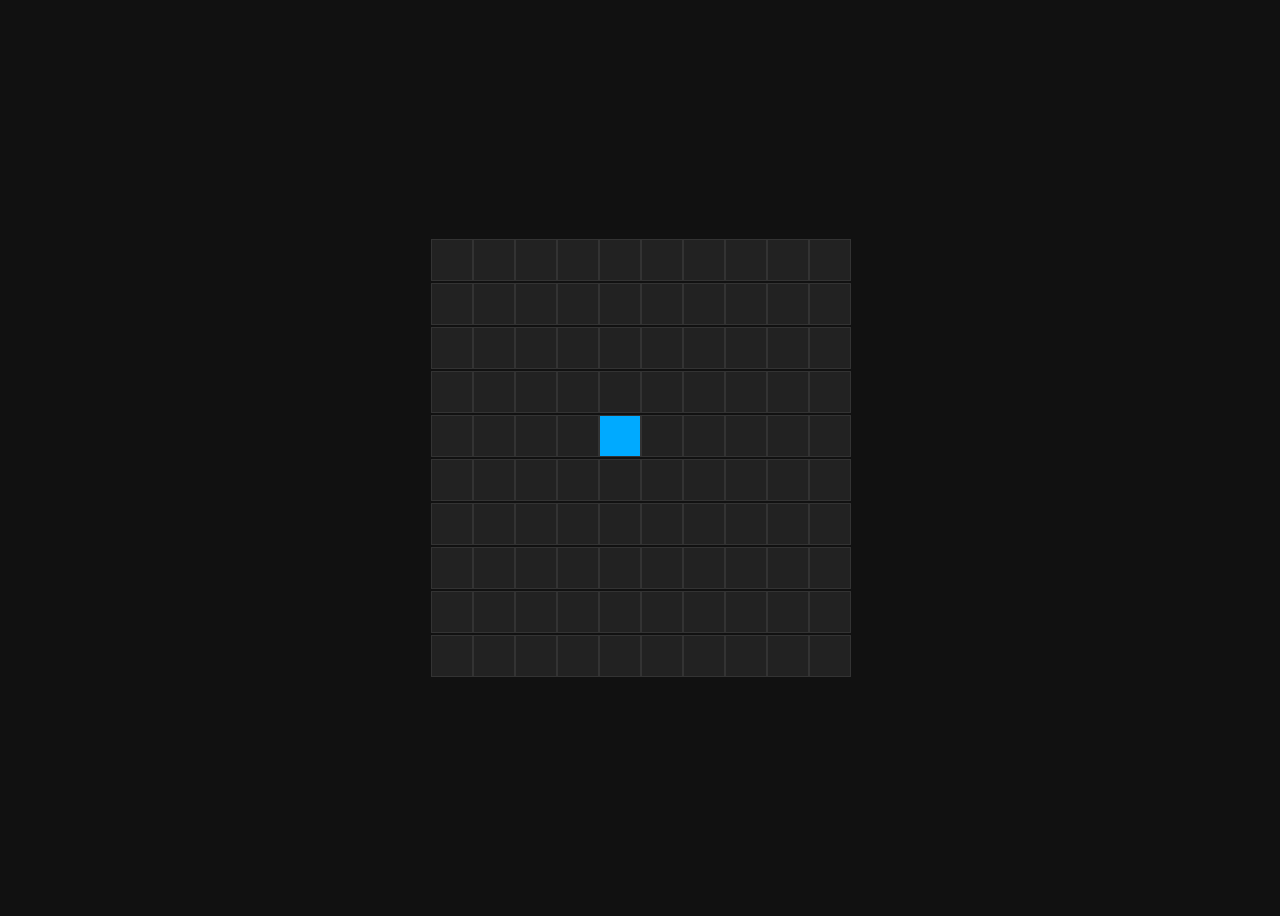
==== coba.html @ a1597407 "git init" ====
<!doctype html>
<html lang="en">
  <head>
    <meta charset="UTF-8" />
    <title>Grid Test</title>

    <style>
      body {
        background: #111;
        display: flex;
        justify-content: center;
        align-items: center;
        height: 100vh;
      }

      #grid {
        display: grid;
        gap: 2px;

        /* default */
        --cols: 10;
        --cell: 40px;

        grid-template-columns: repeat(var(--cols), var(--cell));
      }

      .cell {
        width: var(--cell);
        height: var(--cell);
        background: #222;
        border: 1px solid #333;
      }
      .player {
        background: #00aaff !important;
      }

      .enemy {
        background: #ff2244 !important;
      }
    </style>
  </head>
  <body>
    <div id="grid"></div>
    <script src="js/varible.js"></script>
    <script>
      // =====================
      // STATE
      // =====================
      // let player = { x: 4, y: 4 };
      // let enemies = [];
      // let cells = [];
      // let state.running = true;
    </script>
    <script src="js/grid.js"></script>
    <script src="js/move.js"></script>
    <script src="js/eventlistener.js"></script>
    <script src="js/enemies.js"></script>
    <script src="js/render.js"></script>
    <script title="me">
      // // score
      // let score = 0;
      // let highScore = loadHighScore();
      // function loadHighScore() {
      //   return Number(localStorage.getItem('highScore')) || 0;
      // }

      // function saveHighScore(newScore) {
      //   localStorage.setItem('highScore', newScore);
      // }
      // function updateScore() {
      //   score += 1;
      //   console.log(score);
      //   if (score > highScore) {
      //     highScore = score;
      //     saveHighScore(highScore);
      //   }
      // }
      // setInterval(updateScore, 100);

      // pause
      // let paused = false;
      // document.addEventListener('keydown', (e) => {
      //   const key = e.key.toLowerCase();

      //   // Pause dengan ESC atau P
      //   if (key === 'escape' || key === 'p') {
      //     e.preventDefault();
      //     paused = true;
      //     return;
      //   }
      //   // Resume dengan space
      //   if (key === ' ' || key === 'r') {
      //     e.preventDefault();
      //     paused = false;
      //     return;
      //   }
      // });

      // =====================
      // SPAWN ENEMY (BASE KAMU)
      // =====================
      // let enemyId = 0;

      // function spawnEnemy() {
      //   const side = Math.floor(Math.random() * 4);

      //   let x, y, vx, vy;

      //   if (side === 0) {
      //     x = Math.floor(Math.random() * cols);
      //     y = 0;
      //     vx = 0;
      //     vy = 1;
      //   } else if (side === 1) {
      //     x = cols - 1;
      //     y = Math.floor(Math.random() * rows);
      //     vx = -1;
      //     vy = 0;
      //   } else if (side === 2) {
      //     x = Math.floor(Math.random() * cols);
      //     y = rows - 1;
      //     vx = 0;
      //     vy = -1;
      //   } else {
      //     x = 0;
      //     y = Math.floor(Math.random() * rows);
      //     vx = 1;
      //     vy = 0;
      //   }

      //   enemies.push({
      //     id: enemyId++,
      //     x,
      //     y,
      //     vx,
      //     vy,
      //     speed: 1,
      //   });
      // }
    </script>
    <script>
      // =====================
      // UPDATE ENEMIES
      // =====================
      // function updateEnemies() {
      //   for (let i = enemies.length - 1; i >= 0; i--) {
      //     const e = enemies[i];

      //     e.x += e.vx;
      //     e.y += e.vy;

      //     if (!inBounds(e.x, e.y)) {
      //       enemies.splice(i, 1);
      //     }
      //   }
      // }

      // =====================
      // COLLISION
      // =====================
      // function checkCollision() {
      //   return enemies.some((e) => e.x === player.x && e.y === player.y);
      // }

      // =====================
      // GAME LOOP
      // =====================
      function loop() {
        if (!state.running || state.paused) return;
        updateEnemies();

        // if (checkCollision()) {
        //   state.running = false;
        //   alert('Game Over');
        //   return;
        // }

        render();
      }
      //
      // let lastTime = 0;

      // function gameLoop(time) {
      //   const dt = (time - lastTime) / 1000; // detik
      //   lastTime = time;
      //   // console.log(dt);
      //   updateEnemies(dt);
      //   // checkCollision();
      //   render();

      //   if (state.running && !state.paused) {
      //     requestAnimationFrame(gameLoop);
      //   }
      // }

      // requestAnimationFrame(gameLoop);

      // spawn tiap 1 detik
      // setInterval(() => {
      //   if (state.running) spawnEnemy();
      // }, 1000);

      // update tiap 300ms
      setInterval(loop, 100);

      // =====================
      // INIT
      // =====================
      buildGrid();
      render();
    </script>
  </body>
</html>
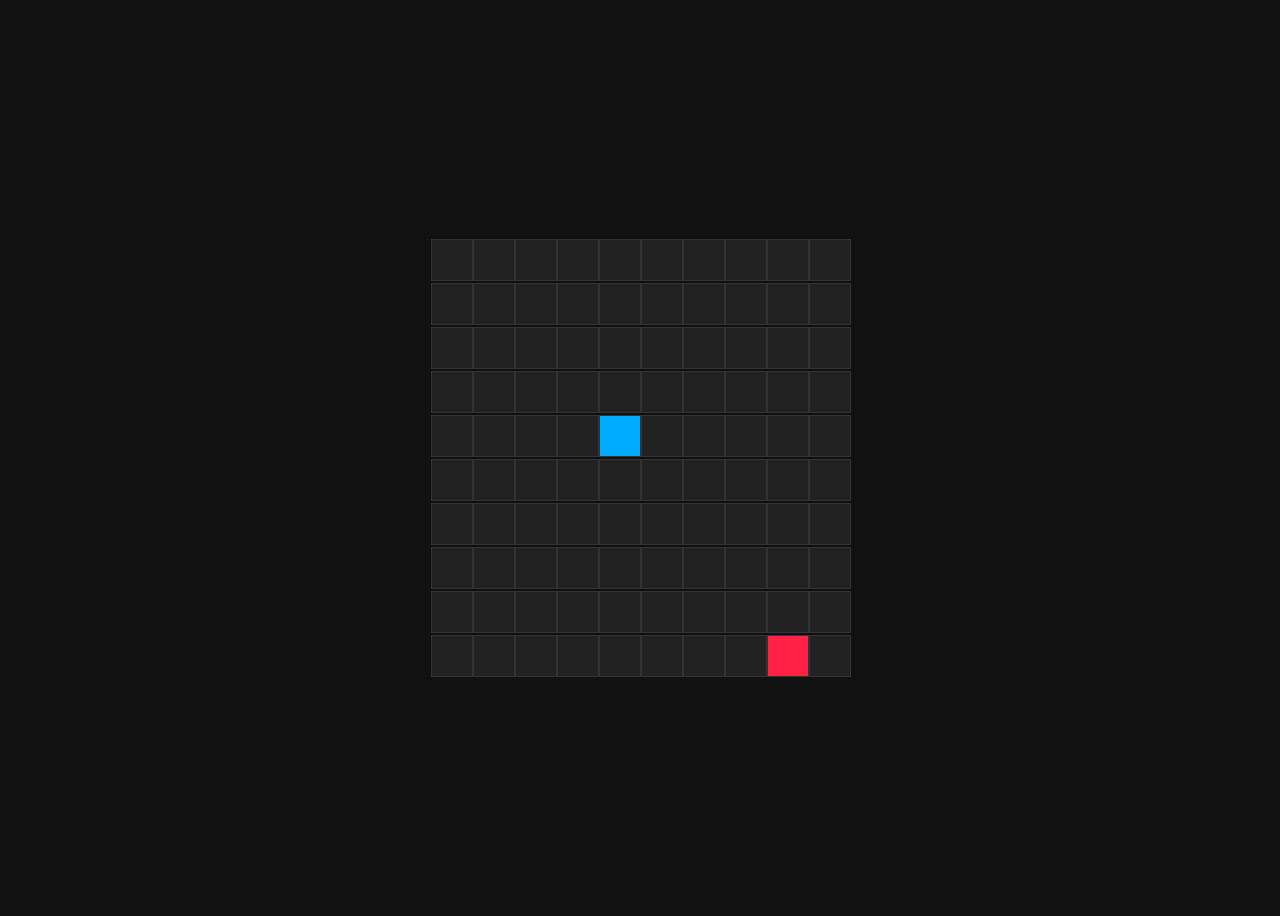
==== commit d0579d75: "Add: fungsi spawn enemy, fungsi move enemy, dll" ====
--- a/coba.html
+++ b/coba.html
@@ -43,6 +43,16 @@
     <div id="grid"></div>
     <script src="js/varible.js"></script>
     <script>
+      // ======================================
+      // WAKTU MULAI GAME
+      // ======================================
+      state.startTime = performance.now();
+      // ======================================
+      // AMBIL LAMA WAKTU BERMAIN (DETIK)
+      // ======================================
+      function getElapsedSeconds() {
+        return (performance.now() - state.startTime) / 1000;
+      }
       // =====================
       // STATE
       // =====================
@@ -95,119 +105,57 @@
       //     return;
       //   }
       // });
-
-      // =====================
-      // SPAWN ENEMY (BASE KAMU)
-      // =====================
-      // let enemyId = 0;
-
-      // function spawnEnemy() {
-      //   const side = Math.floor(Math.random() * 4);
-
-      //   let x, y, vx, vy;
-
-      //   if (side === 0) {
-      //     x = Math.floor(Math.random() * cols);
-      //     y = 0;
-      //     vx = 0;
-      //     vy = 1;
-      //   } else if (side === 1) {
-      //     x = cols - 1;
-      //     y = Math.floor(Math.random() * rows);
-      //     vx = -1;
-      //     vy = 0;
-      //   } else if (side === 2) {
-      //     x = Math.floor(Math.random() * cols);
-      //     y = rows - 1;
-      //     vx = 0;
-      //     vy = -1;
-      //   } else {
-      //     x = 0;
-      //     y = Math.floor(Math.random() * rows);
-      //     vx = 1;
-      //     vy = 0;
-      //   }
-
-      //   enemies.push({
-      //     id: enemyId++,
-      //     x,
-      //     y,
-      //     vx,
-      //     vy,
-      //     speed: 1,
-      //   });
-      // }
     </script>
     <script>
       // =====================
-      // UPDATE ENEMIES
-      // =====================
-      // function updateEnemies() {
-      //   for (let i = enemies.length - 1; i >= 0; i--) {
-      //     const e = enemies[i];
-
-      //     e.x += e.vx;
-      //     e.y += e.vy;
-
-      //     if (!inBounds(e.x, e.y)) {
-      //       enemies.splice(i, 1);
-      //     }
-      //   }
-      // }
-
-      // =====================
-      // COLLISION
-      // =====================
-      // function checkCollision() {
-      //   return enemies.some((e) => e.x === player.x && e.y === player.y);
-      // }
-
-      // =====================
       // GAME LOOP
       // =====================
+      let spawnTimer = 0;
       function loop() {
         if (!state.running || state.paused) return;
-        updateEnemies();
 
-        // if (checkCollision()) {
-        //   state.running = false;
-        //   alert('Game Over');
-        //   return;
-        // }
+        // waktu sekarang
+        const now = performance.now();
 
+        // delta time
+        const delta = (now - lastTime) / 1000;
+        // simpan frame sekarang
+        lastTime = now;
+        // tambah waktu spawn
+        spawnTimer += delta;
+        // kalau sudah waktunya spawn
+        if (
+          spawnTimer >= getSpawnDelay() &&
+          state.enemies.length < getMaxEnemies()
+        ) {
+          spawnEnemy();
+
+          spawnTimer = 0;
+        }
+        // ======================
+        // UPDATE GAME
+        // ======================
+
+        updateEnemies(delta);
+
+        // checkCollision();
+        console.log(state.enemies.length);
         render();
+
+        // ======================
+        // FRAME BERIKUTNYA
+        // ======================
+
+        requestAnimationFrame(loop);
       }
-      //
-      // let lastTime = 0;
-
-      // function gameLoop(time) {
-      //   const dt = (time - lastTime) / 1000; // detik
-      //   lastTime = time;
-      //   // console.log(dt);
-      //   updateEnemies(dt);
-      //   // checkCollision();
-      //   render();
-
-      //   if (state.running && !state.paused) {
-      //     requestAnimationFrame(gameLoop);
-      //   }
-      // }
-
-      // requestAnimationFrame(gameLoop);
-
-      // spawn tiap 1 detik
-      // setInterval(() => {
-      //   if (state.running) spawnEnemy();
-      // }, 1000);
-
-      // update tiap 300ms
-      setInterval(loop, 100);
 
       // =====================
       // INIT
       // =====================
       buildGrid();
+      spawnEnemy();
       render();
+      loop();
     </script>
   </body>
 </html>
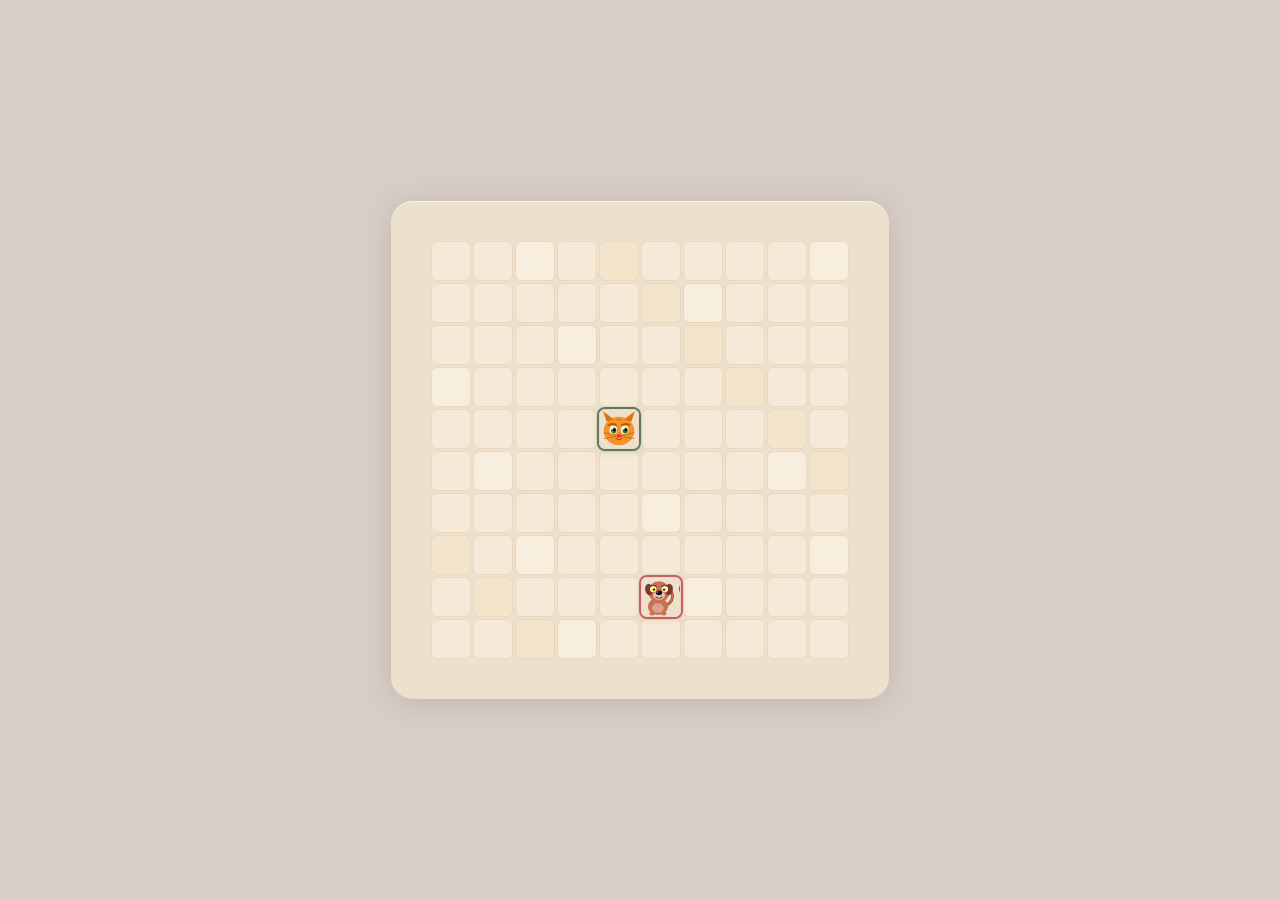
==== commit dae24ca2: "Fix: Integrasi tampilan grid, player dan musuh  dengan fungsi game" ====
--- a/coba.html
+++ b/coba.html
@@ -5,42 +5,108 @@
     <title>Grid Test</title>
 
     <style>
+      *,
+      *::before,
+      *::after {
+        box-sizing: border-box;
+        margin: 0;
+        padding: 0;
+      }
+
+      :root {
+        --cream: #fdf6ee;
+        --warm-white: #fff9f2;
+        --sand: #f0e4d0;
+        --caramel: #d4956a;
+        --caramel-lt: #e8b48a;
+        --rust: #c26a3a;
+        --mocha: #7a4f35;
+        --sage-lt: #b2c9b4;
+        --sage-dk: #5c7a5e;
+        --blush: #e8a0a0;
+        --blush-dk: #c46060;
+        --shadow: rgba(122, 79, 53, 0.12);
+        --shadow-md: rgba(122, 79, 53, 0.2);
+        --text-dark: #4a3525;
+        --text-mid: #7a5a40;
+        --text-light: #a17353;
+        --cell-bg: #f5ead8;
+        --cell-hover: #ecd8be;
+        --grid-bg: #ede0cc;
+      }
+
       body {
-        background: #111;
+        font-family: 'Nunito', sans-serif;
+        min-height: 100vh;
+        background: #d6cfc8;
         display: flex;
+        flex-direction: column;
+        align-items: center;
         justify-content: center;
-        align-items: center;
-        height: 100vh;
-      }
-
-      #grid {
+        padding: 32px 20px;
+        color: var(--text-dark);
+      }
+
+      #grid-container {
         display: grid;
         gap: 2px;
+        background: var(--grid-bg);
+
+        border-radius: 22px;
+        box-shadow:
+          0 4px 28px var(--shadow-md),
+          inset 0 1px 0 rgba(255, 255, 255, 0.6);
 
         /* default */
         --cols: 10;
         --cell: 40px;
 
+        padding: 40px;
         grid-template-columns: repeat(var(--cols), var(--cell));
       }
 
       .cell {
-        width: var(--cell);
-        height: var(--cell);
-        background: #222;
-        border: 1px solid #333;
+        background: var(--cell-bg);
+        border-radius: 6px;
+        border: 1px solid var(--cell-hover);
+        display: flex;
+        align-items: center;
+        justify-content: center;
+        transition: all 0.15s;
+      }
+      .cell:hover {
+        background: var(--cell-hover);
+      }
+      .cell:nth-child(7n + 3) {
+        background: #f7eedd;
+      }
+      .cell:nth-child(11n + 5) {
+        background: #f2e5cc;
       }
       .player {
-        background: #00aaff !important;
+        /* background: #00aaff !important; */
+        /* background: var(--sage-lt); */
+        background: url(./assets/img/player.svg) !important;
+        box-shadow:
+          0 0 0 2px var(--sage-dk),
+          0 2px 8px rgba(92, 122, 94, 0.25);
+        z-index: 3;
       }
 
       .enemy {
-        background: #ff2244 !important;
+        /* background: #ff2244 !important; */
+        z-index: 2;
+
+        /* background: #fce8e8 !important; */
+        background: url(./assets/img/enemy-red.svg) !important;
+        box-shadow:
+          0 0 0 2px var(--blush-dk),
+          0 2px 8px rgba(196, 96, 96, 0.2);
       }
     </style>
   </head>
   <body>
-    <div id="grid"></div>
+    <div id="grid-container"></div>
     <script src="js/varible.js"></script>
     <script>
       // ======================================
@@ -53,16 +119,9 @@
       function getElapsedSeconds() {
         return (performance.now() - state.startTime) / 1000;
       }
-      // =====================
-      // STATE
-      // =====================
-      // let player = { x: 4, y: 4 };
-      // let enemies = [];
-      // let cells = [];
-      // let state.running = true;
     </script>
     <script src="js/grid.js"></script>
-    <script src="js/move.js"></script>
+    <script src="js/player.js"></script>
     <script src="js/eventlistener.js"></script>
     <script src="js/enemies.js"></script>
     <script src="js/render.js"></script>
@@ -141,7 +200,7 @@
         // checkCollision();
         console.log(state.enemies.length);
         render();
-
+        // playerUseSVG();
         // ======================
         // FRAME BERIKUTNYA
         // ======================
